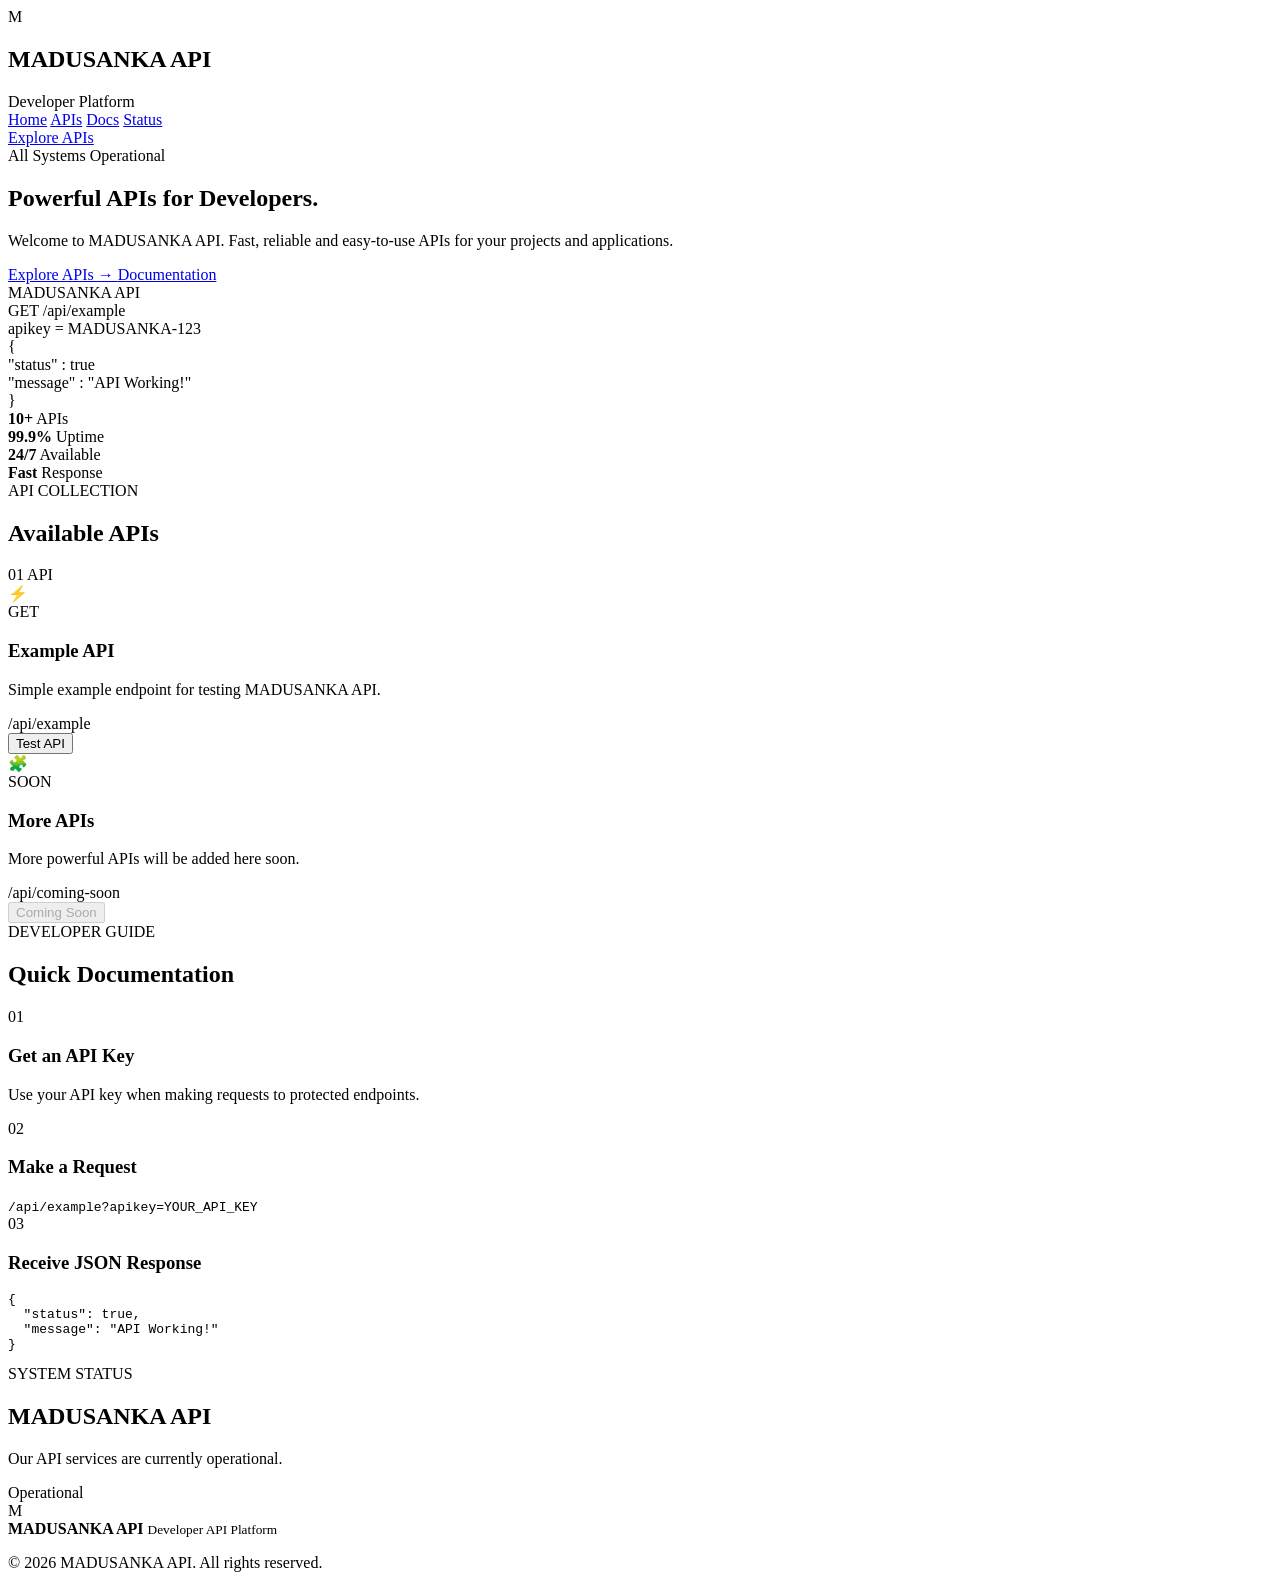
==== public/index.html @ 4c7bd945 "Create index.html" ====
<!DOCTYPE html>
<html lang="en">
<head>
    <meta charset="UTF-8">
    <meta name="viewport" content="width=device-width, initial-scale=1.0">

    <title>MADUSANKA API</title>

    <meta
        name="description"
        content="MADUSANKA API - Fast, Secure and Powerful API Platform"
    >

    <link
        href="https://fonts.googleapis.com/css2?family=Inter:wght@400;500;600;700;800&display=swap"
        rel="stylesheet"
    >

    <link rel="stylesheet" href="style.css">
</head>

<body>

    <!-- Background -->
    <div class="background"></div>

    <!-- Navigation -->
    <header class="navbar">

        <div class="brand">
            <div class="brand-logo">M</div>

            <div>
                <h2>MADUSANKA API</h2>
                <span>Developer Platform</span>
            </div>
        </div>

        <nav>
            <a href="#home">Home</a>
            <a href="#apis">APIs</a>
            <a href="#docs">Docs</a>
            <a href="#status">Status</a>
        </nav>

        <a href="#apis" class="nav-btn">
            Explore APIs
        </a>

    </header>


    <!-- Hero -->
    <main id="home">

        <section class="hero">

            <div class="hero-content">

                <div class="badge">
                    <span class="online-dot"></span>
                    All Systems Operational
                </div>

                <h1>
                    Powerful APIs for
                    <span>Developers.</span>
                </h1>

                <p>
                    Welcome to MADUSANKA API.
                    Fast, reliable and easy-to-use APIs
                    for your projects and applications.
                </p>

                <div class="hero-buttons">

                    <a href="#apis" class="primary-btn">
                        Explore APIs →
                    </a>

                    <a href="#docs" class="secondary-btn">
                        Documentation
                    </a>

                </div>

            </div>


            <!-- API Preview -->
            <div class="api-card">

                <div class="card-header">

                    <div class="window-buttons">
                        <i></i>
                        <i></i>
                        <i></i>
                    </div>

                    <span>MADUSANKA API</span>

                </div>

                <div class="code-area">

                    <div>
                        <span class="code-purple">GET</span>
                        <span class="code-text">
                            /api/example
                        </span>
                    </div>

                    <div class="code-line">
                        <span class="code-key">apikey</span>
                        <span>=</span>
                        <span class="code-green">
                            MADUSANKA-123
                        </span>
                    </div>

                    <div class="response">
                        <span>{</span>

                        <div>
                            <span class="code-key">
                                "status"
                            </span>
                            :
                            <span class="code-green">
                                true
                            </span>
                        </div>

                        <div>
                            <span class="code-key">
                                "message"
                            </span>
                            :
                            <span class="code-orange">
                                "API Working!"
                            </span>
                        </div>

                        <span>}</span>
                    </div>

                </div>

            </div>

        </section>


        <!-- Stats -->
        <section class="stats">

            <div class="stat-box">
                <strong>10+</strong>
                <span>APIs</span>
            </div>

            <div class="stat-box">
                <strong>99.9%</strong>
                <span>Uptime</span>
            </div>

            <div class="stat-box">
                <strong>24/7</strong>
                <span>Available</span>
            </div>

            <div class="stat-box">
                <strong>Fast</strong>
                <span>Response</span>
            </div>

        </section>


        <!-- APIs -->
        <section id="apis" class="section">

            <div class="section-title">

                <div>
                    <span class="small-title">
                        API COLLECTION
                    </span>

                    <h2>Available APIs</h2>
                </div>

                <span class="api-count">
                    01 API
                </span>

            </div>


            <div class="api-grid">

                <div class="endpoint-card">

                    <div class="endpoint-top">

                        <div class="endpoint-icon">
                            ⚡
                        </div>

                        <span class="method">
                            GET
                        </span>

                    </div>

                    <h3>Example API</h3>

                    <p>
                        Simple example endpoint
                        for testing MADUSANKA API.
                    </p>

                    <div class="endpoint-url">
                        /api/example
                    </div>

                    <button
                        onclick="testAPI()"
                        class="test-btn"
                    >
                        Test API
                    </button>

                </div>


                <div class="endpoint-card coming">

                    <div class="endpoint-top">

                        <div class="endpoint-icon">
                            🧩
                        </div>

                        <span class="method soon">
                            SOON
                        </span>

                    </div>

                    <h3>More APIs</h3>

                    <p>
                        More powerful APIs will be
                        added here soon.
                    </p>

                    <div class="endpoint-url">
                        /api/coming-soon
                    </div>

                    <button
                        class="test-btn disabled"
                        disabled
                    >
                        Coming Soon
                    </button>

                </div>

            </div>

        </section>


        <!-- Documentation -->
        <section id="docs" class="section docs">

            <div class="section-title">

                <div>
                    <span class="small-title">
                        DEVELOPER GUIDE
                    </span>

                    <h2>Quick Documentation</h2>
                </div>

            </div>


            <div class="docs-card">

                <div class="docs-step">
                    <span>01</span>

                    <div>
                        <h3>Get an API Key</h3>

                        <p>
                            Use your API key when making
                            requests to protected endpoints.
                        </p>
                    </div>
                </div>


                <div class="docs-step">
                    <span>02</span>

                    <div>
                        <h3>Make a Request</h3>

                        <code>
                            /api/example?apikey=YOUR_API_KEY
                        </code>
                    </div>
                </div>


                <div class="docs-step">
                    <span>03</span>

                    <div>
                        <h3>Receive JSON Response</h3>

                        <pre>{
  "status": true,
  "message": "API Working!"
}</pre>
                    </div>
                </div>

            </div>

        </section>


        <!-- Status -->
        <section id="status" class="section">

            <div class="status-card">

                <div>
                    <span class="small-title">
                        SYSTEM STATUS
                    </span>

                    <h2>
                        MADUSANKA API
                    </h2>

                    <p>
                        Our API services are currently
                        operational.
                    </p>
                </div>

                <div class="status-online">
                    <span></span>
                    Operational
                </div>

            </div>

        </section>

    </main>


    <!-- Footer -->
    <footer>

        <div class="footer-brand">
            <div class="brand-logo">M</div>

            <div>
                <strong>MADUSANKA API</strong>
                <small>
                    Developer API Platform
                </small>
            </div>
        </div>

        <p>
            © 2026 MADUSANKA API. All rights reserved.
        </p>

    </footer>


    <script src="script.js"></script>

</body>
      </html>
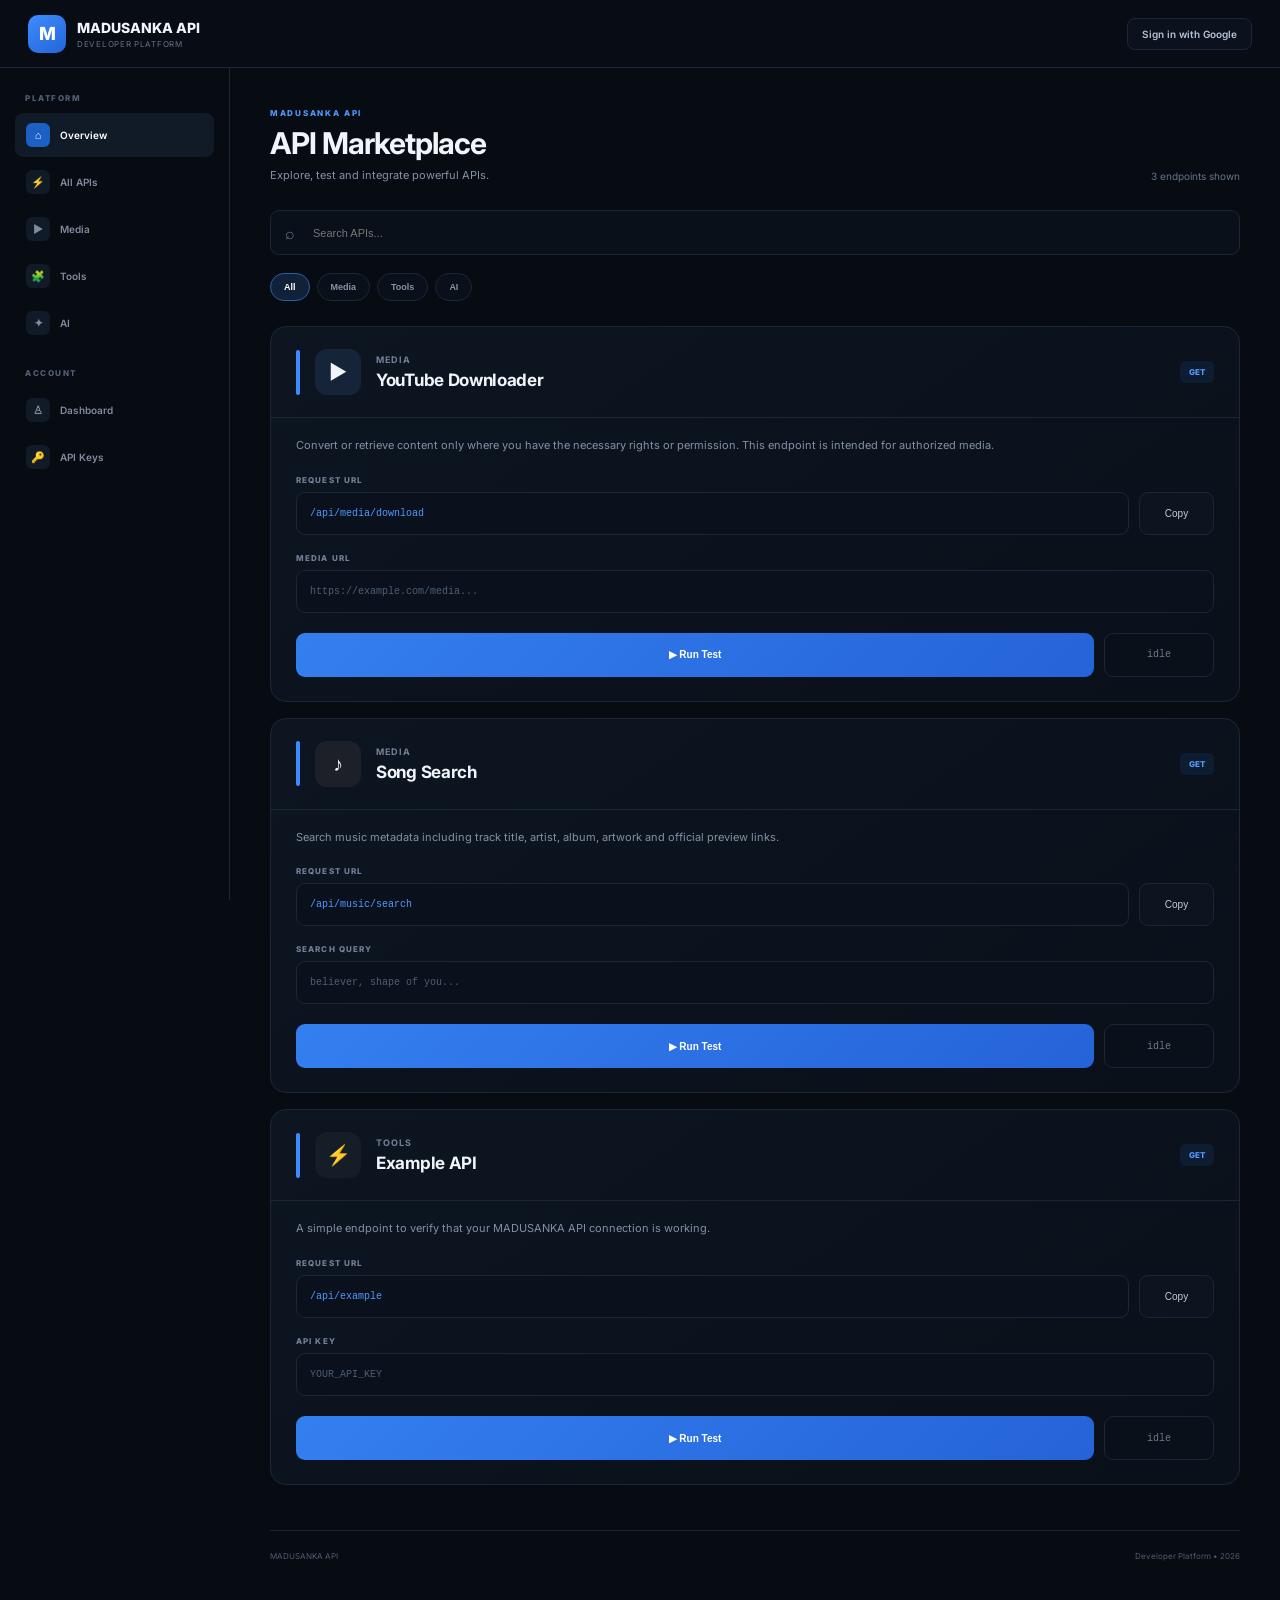
==== commit 0f07d0eb: "Create index.html" ====
--- a/public/index.html
+++ b/public/index.html
@@ -1,397 +1,1960 @@
 <!DOCTYPE html>
 <html lang="en">
 <head>
-    <meta charset="UTF-8">
-    <meta name="viewport" content="width=device-width, initial-scale=1.0">
-
-    <title>MADUSANKA API</title>
-
-    <meta
-        name="description"
-        content="MADUSANKA API - Fast, Secure and Powerful API Platform"
-    >
-
-    <link
-        href="https://fonts.googleapis.com/css2?family=Inter:wght@400;500;600;700;800&display=swap"
-        rel="stylesheet"
-    >
-
-    <link rel="stylesheet" href="style.css">
+
+<meta charset="UTF-8">
+<meta name="viewport" content="width=device-width, initial-scale=1.0">
+
+<title>MADUSANKA API</title>
+
+<link rel="preconnect" href="https://fonts.googleapis.com">
+<link rel="preconnect" href="https://fonts.gstatic.com" crossorigin>
+
+<link
+href="https://fonts.googleapis.com/css2?family=Inter:wght@400;500;600;700;800&display=swap"
+rel="stylesheet">
+
+<style>
+
+*{
+    margin:0;
+    padding:0;
+    box-sizing:border-box;
+}
+
+:root{
+
+    --bg:#070b12;
+    --panel:#0b111b;
+    --panel2:#0e1622;
+    --input:#0a111c;
+
+    --border:#1b2737;
+
+    --text:#f1f5fb;
+    --muted:#8491a5;
+
+    --blue:#3182f6;
+    --blue2:#2563eb;
+
+    --green:#28d17c;
+    --red:#ff5364;
+
+}
+
+html{
+    scroll-behavior:smooth;
+}
+
+body{
+
+    background:var(--bg);
+
+    color:var(--text);
+
+    font-family:
+        Inter,
+        Arial,
+        sans-serif;
+
+    min-height:100vh;
+
+}
+
+
+/* ================================
+TOP NAV
+================================ */
+
+.topbar{
+
+    height:68px;
+
+    display:flex;
+
+    align-items:center;
+
+    justify-content:space-between;
+
+    padding:0 28px;
+
+    background:#080d15;
+
+    border-bottom:
+        1px solid var(--border);
+
+    position:sticky;
+
+    top:0;
+
+    z-index:100;
+
+}
+
+.logo-area{
+
+    display:flex;
+
+    align-items:center;
+
+    gap:11px;
+
+}
+
+.logo{
+
+    width:38px;
+    height:38px;
+
+    border-radius:10px;
+
+    display:flex;
+
+    align-items:center;
+
+    justify-content:center;
+
+    background:
+        linear-gradient(
+            145deg,
+            #3d8cff,
+            #2464d9
+        );
+
+    color:white;
+
+    font-weight:800;
+
+    font-size:18px;
+
+}
+
+.logo-text{
+
+    font-size:14px;
+
+    font-weight:800;
+
+}
+
+.logo-sub{
+
+    display:block;
+
+    color:#647186;
+
+    font-size:8px;
+
+    margin-top:3px;
+
+    letter-spacing:.7px;
+
+}
+
+.nav-right{
+
+    display:flex;
+
+    align-items:center;
+
+    gap:10px;
+
+}
+
+.nav-btn{
+
+    padding:9px 14px;
+
+    border:
+        1px solid var(--border);
+
+    border-radius:8px;
+
+    color:#b8c3d4;
+
+    background:#0b121d;
+
+    text-decoration:none;
+
+    font-size:10px;
+
+    font-weight:600;
+
+}
+
+.nav-btn:hover{
+
+    border-color:#2e5f9f;
+
+    color:white;
+
+}
+
+
+/* ================================
+LAYOUT
+================================ */
+
+.layout{
+
+    display:flex;
+
+    width:100%;
+
+    max-width:1450px;
+
+    margin:auto;
+
+}
+
+
+/* ================================
+SIDEBAR
+================================ */
+
+.sidebar{
+
+    width:230px;
+
+    min-height:
+        calc(100vh - 68px);
+
+    padding:25px 15px;
+
+    border-right:
+        1px solid var(--border);
+
+    position:sticky;
+
+    top:68px;
+
+    align-self:flex-start;
+
+}
+
+.side-title{
+
+    color:#526075;
+
+    font-size:8px;
+
+    font-weight:800;
+
+    letter-spacing:1.5px;
+
+    margin:
+        0 10px 10px;
+
+}
+
+.side-link{
+
+    display:flex;
+
+    align-items:center;
+
+    gap:10px;
+
+    padding:10px 11px;
+
+    margin-bottom:3px;
+
+    border-radius:8px;
+
+    color:#7f8b9e;
+
+    text-decoration:none;
+
+    font-size:10px;
+
+    font-weight:600;
+
+}
+
+.side-link:hover,
+.side-link.active{
+
+    color:#fff;
+
+    background:#111a27;
+
+}
+
+.side-icon{
+
+    width:24px;
+
+    height:24px;
+
+    display:flex;
+
+    align-items:center;
+
+    justify-content:center;
+
+    border-radius:6px;
+
+    background:#111a27;
+
+    font-size:11px;
+
+}
+
+.side-link.active .side-icon{
+
+    background:#1c5fc5;
+
+}
+
+
+/* ================================
+MAIN
+================================ */
+
+.main{
+
+    flex:1;
+
+    padding:40px;
+
+    min-width:0;
+
+}
+
+.container{
+
+    max-width:1050px;
+
+    margin:auto;
+
+}
+
+
+/* ================================
+HEADER
+================================ */
+
+.page-head{
+
+    display:flex;
+
+    justify-content:space-between;
+
+    align-items:flex-end;
+
+    gap:20px;
+
+    margin-bottom:28px;
+
+}
+
+.eyebrow{
+
+    color:#4b9aff;
+
+    font-size:8px;
+
+    font-weight:800;
+
+    letter-spacing:1.7px;
+
+}
+
+.page-head h1{
+
+    margin-top:7px;
+
+    font-size:30px;
+
+    letter-spacing:-1px;
+
+}
+
+.page-head p{
+
+    margin-top:7px;
+
+    color:var(--muted);
+
+    font-size:11px;
+
+}
+
+.endpoint-count{
+
+    color:#66758b;
+
+    font-size:10px;
+
+    white-space:nowrap;
+
+}
+
+
+/* ================================
+SEARCH
+================================ */
+
+.search{
+
+    position:relative;
+
+    margin-bottom:18px;
+
+}
+
+.search input{
+
+    width:100%;
+
+    height:45px;
+
+    padding:
+        0 15px 0 42px;
+
+    border:
+        1px solid var(--border);
+
+    border-radius:9px;
+
+    outline:none;
+
+    background:#0a1019;
+
+    color:white;
+
+    font-size:11px;
+
+}
+
+.search input:focus{
+
+    border-color:#285fa8;
+
+}
+
+.search-icon{
+
+    position:absolute;
+
+    left:15px;
+
+    top:50%;
+
+    transform:
+        translateY(-50%);
+
+    color:#657389;
+
+}
+
+
+/* ================================
+FILTERS
+================================ */
+
+.filters{
+
+    display:flex;
+
+    flex-wrap:wrap;
+
+    gap:7px;
+
+    margin-bottom:25px;
+
+}
+
+.filter{
+
+    padding:
+        8px 13px;
+
+    border:
+        1px solid var(--border);
+
+    border-radius:20px;
+
+    background:#0a1019;
+
+    color:#8793a7;
+
+    cursor:pointer;
+
+    font-size:9px;
+
+    font-weight:600;
+
+}
+
+.filter:hover,
+.filter.active{
+
+    background:#12213a;
+
+    border-color:#285fa8;
+
+    color:#fff;
+
+}
+
+
+/* ================================
+API CARD
+================================ */
+
+.api-card{
+
+    border:
+        1px solid var(--border);
+
+    border-radius:16px;
+
+    background:
+        linear-gradient(
+            145deg,
+            #0d1520,
+            #09101a
+        );
+
+    margin-bottom:16px;
+
+    overflow:hidden;
+
+    transition:.2s;
+
+}
+
+.api-card:hover{
+
+    border-color:#253d5d;
+
+}
+
+
+/* CARD HEADER */
+
+.api-header{
+
+    display:flex;
+
+    align-items:center;
+
+    gap:15px;
+
+    padding:22px 25px;
+
+}
+
+.api-stripe{
+
+    width:4px;
+
+    height:45px;
+
+    border-radius:5px;
+
+    background:#3b8cff;
+
+}
+
+.api-icon{
+
+    width:46px;
+
+    height:46px;
+
+    border-radius:12px;
+
+    display:flex;
+
+    align-items:center;
+
+    justify-content:center;
+
+    font-size:20px;
+
+    background:#16243a;
+
+}
+
+.api-title{
+
+    flex:1;
+
+}
+
+.category{
+
+    color:#738196;
+
+    font-size:9px;
+
+    font-weight:700;
+
+    letter-spacing:1px;
+
+}
+
+.api-title h2{
+
+    margin-top:5px;
+
+    font-size:17px;
+
+    letter-spacing:-.3px;
+
+}
+
+.method{
+
+    padding:
+        6px 9px;
+
+    border-radius:6px;
+
+    background:
+        rgba(49,130,246,.1);
+
+    color:#559cff;
+
+    font-size:8px;
+
+    font-weight:800;
+
+}
+
+
+/* BODY */
+
+.api-body{
+
+    padding:0 25px 24px;
+
+    border-top:
+        1px solid var(--border);
+
+}
+
+.api-description{
+
+    color:#8290a4;
+
+    font-size:11px;
+
+    line-height:1.7;
+
+    padding:
+        18px 0 20px;
+
+}
+
+
+/* REQUEST */
+
+.label{
+
+    color:#718097;
+
+    font-size:8px;
+
+    font-weight:800;
+
+    letter-spacing:1.1px;
+
+    margin-bottom:7px;
+
+}
+
+.request-row{
+
+    display:flex;
+
+    gap:10px;
+
+}
+
+.request-url{
+
+    flex:1;
+
+    min-width:0;
+
+    height:43px;
+
+    display:flex;
+
+    align-items:center;
+
+    padding:0 13px;
+
+    overflow:hidden;
+
+    white-space:nowrap;
+
+    border:
+        1px solid var(--border);
+
+    border-radius:9px;
+
+    background:var(--input);
+
+    color:#4e9aff;
+
+    font-family:monospace;
+
+    font-size:10px;
+
+}
+
+.copy{
+
+    width:75px;
+
+    border:
+        1px solid var(--border);
+
+    border-radius:9px;
+
+    background:#0c1420;
+
+    color:#c4ccda;
+
+    cursor:pointer;
+
+    font-size:10px;
+
+}
+
+.copy:hover{
+
+    background:#142237;
+
+}
+
+
+/* INPUTS */
+
+.input-group{
+
+    margin-top:18px;
+
+}
+
+.input{
+
+    width:100%;
+
+    height:43px;
+
+    padding:0 13px;
+
+    border:
+        1px solid var(--border);
+
+    border-radius:9px;
+
+    outline:none;
+
+    background:var(--input);
+
+    color:white;
+
+    font-family:monospace;
+
+    font-size:10px;
+
+}
+
+.input:focus{
+
+    border-color:#2864ad;
+
+}
+
+.input::placeholder{
+
+    color:#4f5d72;
+
+}
+
+
+/* TEST */
+
+.test-area{
+
+    display:flex;
+
+    gap:10px;
+
+    margin-top:20px;
+
+}
+
+.run{
+
+    flex:1;
+
+    height:44px;
+
+    border:0;
+
+    border-radius:9px;
+
+    background:
+        linear-gradient(
+            135deg,
+            #347ff0,
+            #2563d8
+        );
+
+    color:white;
+
+    cursor:pointer;
+
+    font-size:10px;
+
+    font-weight:800;
+
+}
+
+.run:hover{
+
+    filter:brightness(1.1);
+
+}
+
+.status{
+
+    min-width:110px;
+
+    height:44px;
+
+    display:flex;
+
+    align-items:center;
+
+    justify-content:center;
+
+    border:
+        1px solid var(--border);
+
+    border-radius:9px;
+
+    background:#0a1019;
+
+    color:#6d7a8e;
+
+    font-family:monospace;
+
+    font-size:10px;
+
+}
+
+
+/* RESPONSE */
+
+.response{
+
+    margin-top:18px;
+
+    display:none;
+
+}
+
+.response.show{
+
+    display:block;
+
+}
+
+.response pre{
+
+    max-height:260px;
+
+    overflow:auto;
+
+    padding:15px;
+
+    border:
+        1px solid var(--border);
+
+    border-radius:9px;
+
+    background:#060a10;
+
+    color:#aebbd0;
+
+    font-family:monospace;
+
+    font-size:10px;
+
+    line-height:1.7;
+
+}
+
+
+/* ================================
+FOOTER
+================================ */
+
+.footer{
+
+    margin-top:45px;
+
+    padding-top:20px;
+
+    border-top:
+        1px solid var(--border);
+
+    display:flex;
+
+    justify-content:space-between;
+
+    color:#4f5c70;
+
+    font-size:8px;
+
+}
+
+
+/* ================================
+MOBILE
+================================ */
+
+@media(max-width:800px){
+
+    .sidebar{
+
+        display:none;
+
+    }
+
+    .main{
+
+        padding:
+            25px 15px 50px;
+
+    }
+
+    .page-head{
+
+        align-items:flex-start;
+
+        flex-direction:column;
+
+    }
+
+    .page-head h1{
+
+        font-size:26px;
+
+    }
+
+    .api-header{
+
+        padding:18px;
+
+    }
+
+    .api-body{
+
+        padding:
+            0 18px 20px;
+
+    }
+
+    .api-title h2{
+
+        font-size:15px;
+
+    }
+
+    .api-icon{
+
+        width:40px;
+        height:40px;
+
+    }
+
+    .request-row{
+
+        flex-direction:column;
+
+    }
+
+    .copy{
+
+        width:100%;
+
+        height:40px;
+
+    }
+
+    .test-area{
+
+        flex-direction:column;
+
+    }
+
+    .status{
+
+        width:100%;
+
+    }
+
+    .topbar{
+
+        padding:
+            0 15px;
+
+    }
+
+    .nav-btn{
+
+        padding:
+            8px 11px;
+
+    }
+
+}
+
+</style>
+
 </head>
 
 <body>
 
-    <!-- Background -->
-    <div class="background"></div>
-
-    <!-- Navigation -->
-    <header class="navbar">
-
-        <div class="brand">
-            <div class="brand-logo">M</div>
-
-            <div>
-                <h2>MADUSANKA API</h2>
-                <span>Developer Platform</span>
-            </div>
-        </div>
-
-        <nav>
-            <a href="#home">Home</a>
-            <a href="#apis">APIs</a>
-            <a href="#docs">Docs</a>
-            <a href="#status">Status</a>
-        </nav>
-
-        <a href="#apis" class="nav-btn">
-            Explore APIs
-        </a>
-
-    </header>
-
-
-    <!-- Hero -->
-    <main id="home">
-
-        <section class="hero">
-
-            <div class="hero-content">
-
-                <div class="badge">
-                    <span class="online-dot"></span>
-                    All Systems Operational
-                </div>
-
-                <h1>
-                    Powerful APIs for
-                    <span>Developers.</span>
-                </h1>
-
-                <p>
-                    Welcome to MADUSANKA API.
-                    Fast, reliable and easy-to-use APIs
-                    for your projects and applications.
-                </p>
-
-                <div class="hero-buttons">
-
-                    <a href="#apis" class="primary-btn">
-                        Explore APIs →
-                    </a>
-
-                    <a href="#docs" class="secondary-btn">
-                        Documentation
-                    </a>
-
-                </div>
-
-            </div>
-
-
-            <!-- API Preview -->
-            <div class="api-card">
-
-                <div class="card-header">
-
-                    <div class="window-buttons">
-                        <i></i>
-                        <i></i>
-                        <i></i>
-                    </div>
-
-                    <span>MADUSANKA API</span>
-
-                </div>
-
-                <div class="code-area">
-
-                    <div>
-                        <span class="code-purple">GET</span>
-                        <span class="code-text">
-                            /api/example
-                        </span>
-                    </div>
-
-                    <div class="code-line">
-                        <span class="code-key">apikey</span>
-                        <span>=</span>
-                        <span class="code-green">
-                            MADUSANKA-123
-                        </span>
-                    </div>
-
-                    <div class="response">
-                        <span>{</span>
-
-                        <div>
-                            <span class="code-key">
-                                "status"
-                            </span>
-                            :
-                            <span class="code-green">
-                                true
-                            </span>
-                        </div>
-
-                        <div>
-                            <span class="code-key">
-                                "message"
-                            </span>
-                            :
-                            <span class="code-orange">
-                                "API Working!"
-                            </span>
-                        </div>
-
-                        <span>}</span>
-                    </div>
-
-                </div>
-
-            </div>
-
-        </section>
-
-
-        <!-- Stats -->
-        <section class="stats">
-
-            <div class="stat-box">
-                <strong>10+</strong>
-                <span>APIs</span>
-            </div>
-
-            <div class="stat-box">
-                <strong>99.9%</strong>
-                <span>Uptime</span>
-            </div>
-
-            <div class="stat-box">
-                <strong>24/7</strong>
-                <span>Available</span>
-            </div>
-
-            <div class="stat-box">
-                <strong>Fast</strong>
-                <span>Response</span>
-            </div>
-
-        </section>
-
-
-        <!-- APIs -->
-        <section id="apis" class="section">
-
-            <div class="section-title">
-
-                <div>
-                    <span class="small-title">
-                        API COLLECTION
-                    </span>
-
-                    <h2>Available APIs</h2>
-                </div>
-
-                <span class="api-count">
-                    01 API
-                </span>
-
-            </div>
-
-
-            <div class="api-grid">
-
-                <div class="endpoint-card">
-
-                    <div class="endpoint-top">
-
-                        <div class="endpoint-icon">
-                            ⚡
-                        </div>
-
-                        <span class="method">
-                            GET
-                        </span>
-
-                    </div>
-
-                    <h3>Example API</h3>
-
-                    <p>
-                        Simple example endpoint
-                        for testing MADUSANKA API.
-                    </p>
-
-                    <div class="endpoint-url">
-                        /api/example
-                    </div>
-
-                    <button
-                        onclick="testAPI()"
-                        class="test-btn"
-                    >
-                        Test API
-                    </button>
-
-                </div>
-
-
-                <div class="endpoint-card coming">
-
-                    <div class="endpoint-top">
-
-                        <div class="endpoint-icon">
-                            🧩
-                        </div>
-
-                        <span class="method soon">
-                            SOON
-                        </span>
-
-                    </div>
-
-                    <h3>More APIs</h3>
-
-                    <p>
-                        More powerful APIs will be
-                        added here soon.
-                    </p>
-
-                    <div class="endpoint-url">
-                        /api/coming-soon
-                    </div>
-
-                    <button
-                        class="test-btn disabled"
-                        disabled
-                    >
-                        Coming Soon
-                    </button>
-
-                </div>
-
-            </div>
-
-        </section>
-
-
-        <!-- Documentation -->
-        <section id="docs" class="section docs">
-
-            <div class="section-title">
-
-                <div>
-                    <span class="small-title">
-                        DEVELOPER GUIDE
-                    </span>
-
-                    <h2>Quick Documentation</h2>
-                </div>
-
-            </div>
-
-
-            <div class="docs-card">
-
-                <div class="docs-step">
-                    <span>01</span>
-
-                    <div>
-                        <h3>Get an API Key</h3>
-
-                        <p>
-                            Use your API key when making
-                            requests to protected endpoints.
-                        </p>
-                    </div>
-                </div>
-
-
-                <div class="docs-step">
-                    <span>02</span>
-
-                    <div>
-                        <h3>Make a Request</h3>
-
-                        <code>
-                            /api/example?apikey=YOUR_API_KEY
-                        </code>
-                    </div>
-                </div>
-
-
-                <div class="docs-step">
-                    <span>03</span>
-
-                    <div>
-                        <h3>Receive JSON Response</h3>
-
-                        <pre>{
-  "status": true,
-  "message": "API Working!"
-}</pre>
-                    </div>
-                </div>
-
-            </div>
-
-        </section>
-
-
-        <!-- Status -->
-        <section id="status" class="section">
-
-            <div class="status-card">
-
-                <div>
-                    <span class="small-title">
-                        SYSTEM STATUS
-                    </span>
-
-                    <h2>
-                        MADUSANKA API
-                    </h2>
-
-                    <p>
-                        Our API services are currently
-                        operational.
-                    </p>
-                </div>
-
-                <div class="status-online">
-                    <span></span>
-                    Operational
-                </div>
-
-            </div>
-
-        </section>
-
-    </main>
-
-
-    <!-- Footer -->
-    <footer>
-
-        <div class="footer-brand">
-            <div class="brand-logo">M</div>
-
-            <div>
-                <strong>MADUSANKA API</strong>
-                <small>
-                    Developer API Platform
-                </small>
-            </div>
-        </div>
-
-        <p>
-            © 2026 MADUSANKA API. All rights reserved.
-        </p>
-
-    </footer>
-
-
-    <script src="script.js"></script>
+
+<!-- =================================
+TOP BAR
+================================= -->
+
+<header class="topbar">
+
+<div class="logo-area">
+
+<div class="logo">
+M
+</div>
+
+<div>
+
+<div class="logo-text">
+MADUSANKA API
+</div>
+
+<span class="logo-sub">
+DEVELOPER PLATFORM
+</span>
+
+</div>
+
+</div>
+
+
+<div class="nav-right">
+
+<a
+href="/auth/google"
+class="nav-btn"
+>
+Sign in with Google
+</a>
+
+</div>
+
+</header>
+
+
+
+<div class="layout">
+
+
+<!-- =================================
+SIDEBAR
+================================= -->
+
+<aside class="sidebar">
+
+<div class="side-title">
+PLATFORM
+</div>
+
+<a
+href="#overview"
+class="side-link active"
+>
+<span class="side-icon">
+⌂
+</span>
+Overview
+</a>
+
+<a
+href="#apis"
+class="side-link"
+>
+<span class="side-icon">
+⚡
+</span>
+All APIs
+</a>
+
+<a
+href="#media"
+class="side-link"
+>
+<span class="side-icon">
+▶
+</span>
+Media
+</a>
+
+<a
+href="#tools"
+class="side-link"
+>
+<span class="side-icon">
+🧩
+</span>
+Tools
+</a>
+
+<a
+href="#ai"
+class="side-link"
+>
+<span class="side-icon">
+✦
+</span>
+AI
+</a>
+
+
+<br>
+
+<div class="side-title">
+ACCOUNT
+</div>
+
+<a
+href="/auth/google"
+class="side-link"
+>
+<span class="side-icon">
+♙
+</span>
+Dashboard
+</a>
+
+<a
+href="/auth/google"
+class="side-link"
+>
+<span class="side-icon">
+🔑
+</span>
+API Keys
+</a>
+
+</aside>
+
+
+
+<!-- =================================
+MAIN
+================================= -->
+
+<main class="main">
+
+<div class="container">
+
+
+<!-- HEADER -->
+
+<section id="overview">
+
+<div class="page-head">
+
+<div>
+
+<div class="eyebrow">
+MADUSANKA API
+</div>
+
+<h1>
+API Marketplace
+</h1>
+
+<p>
+Explore, test and integrate powerful APIs.
+</p>
+
+</div>
+
+<div class="endpoint-count">
+3 endpoints shown
+</div>
+
+</div>
+
+
+<!-- SEARCH -->
+
+<div class="search">
+
+<span class="search-icon">
+⌕
+</span>
+
+<input
+id="search"
+type="text"
+placeholder="Search APIs..."
+oninput="searchAPIs()"
+>
+
+</div>
+
+
+<!-- FILTERS -->
+
+<div class="filters">
+
+<button
+class="filter active"
+onclick="filterAPI('all',this)"
+>
+All
+</button>
+
+<button
+class="filter"
+onclick="filterAPI('media',this)"
+>
+Media
+</button>
+
+<button
+class="filter"
+onclick="filterAPI('tools',this)"
+>
+Tools
+</button>
+
+<button
+class="filter"
+onclick="filterAPI('ai',this)"
+>
+AI
+</button>
+
+</div>
+
+</section>
+
+
+
+<!-- =================================
+API 1
+================================= -->
+
+<section
+class="api-card"
+data-category="media"
+data-name="youtube downloader"
+id="media"
+>
+
+<div class="api-header">
+
+<div class="api-stripe"></div>
+
+<div class="api-icon">
+▶
+</div>
+
+<div class="api-title">
+
+<div class="category">
+MEDIA
+</div>
+
+<h2>
+YouTube Downloader
+</h2>
+
+</div>
+
+<div class="method">
+GET
+</div>
+
+</div>
+
+
+<div class="api-body">
+
+<p class="api-description">
+
+Convert or retrieve content only where you
+have the necessary rights or permission.
+This endpoint is intended for authorized media.
+
+</p>
+
+
+<div class="label">
+REQUEST URL
+</div>
+
+<div class="request-row">
+
+<div
+class="request-url"
+id="url1"
+>
+/api/media/download
+</div>
+
+<button
+class="copy"
+onclick="copyText('/api/media/download')"
+>
+Copy
+</button>
+
+</div>
+
+
+<div class="input-group">
+
+<div class="label">
+MEDIA URL
+</div>
+
+<input
+id="mediaUrl"
+class="input"
+placeholder="https://example.com/media..."
+>
+
+</div>
+
+
+<div class="test-area">
+
+<button
+class="run"
+onclick="testMedia()"
+>
+▶ Run Test
+</button>
+
+<div
+class="status"
+id="status1"
+>
+idle
+</div>
+
+</div>
+
+
+<div
+class="response"
+id="response1"
+>
+
+<div class="label">
+RESPONSE
+</div>
+
+<pre id="result1"></pre>
+
+</div>
+
+</div>
+
+</section>
+
+
+
+<!-- =================================
+API 2
+================================= -->
+
+<section
+class="api-card"
+data-category="media"
+data-name="song search music"
+>
+
+<div class="api-header">
+
+<div class="api-stripe"></div>
+
+<div
+class="api-icon"
+style="background:#1d2028"
+>
+♪ 
+</div>
+
+<div class="api-title">
+
+<div class="category">
+MEDIA
+</div>
+
+<h2>
+Song Search
+</h2>
+
+</div>
+
+<div class="method">
+GET
+</div>
+
+</div>
+
+
+<div class="api-body">
+
+<p class="api-description">
+
+Search music metadata including track title,
+artist, album, artwork and official preview links.
+
+</p>
+
+
+<div class="label">
+REQUEST URL
+</div>
+
+<div class="request-row">
+
+<div class="request-url">
+/api/music/search
+</div>
+
+<button
+class="copy"
+onclick="copyText('/api/music/search')"
+>
+Copy
+</button>
+
+</div>
+
+
+<div class="input-group">
+
+<div class="label">
+SEARCH QUERY
+</div>
+
+<input
+id="songQuery"
+class="input"
+placeholder="believer, shape of you..."
+>
+
+</div>
+
+
+<div class="test-area">
+
+<button
+class="run"
+onclick="testSong()"
+>
+▶ Run Test
+</button>
+
+<div
+class="status"
+id="status2"
+>
+idle
+</div>
+
+</div>
+
+
+<div
+class="response"
+id="response2"
+>
+
+<div class="label">
+RESPONSE
+</div>
+
+<pre id="result2"></pre>
+
+</div>
+
+</div>
+
+</section>
+
+
+
+<!-- =================================
+API 3
+================================= -->
+
+<section
+class="api-card"
+data-category="tools"
+data-name="example test api"
+id="tools"
+>
+
+<div class="api-header">
+
+<div class="api-stripe"></div>
+
+<div
+class="api-icon"
+style="background:#151d27"
+>
+⚡
+</div>
+
+<div class="api-title">
+
+<div class="category">
+TOOLS
+</div>
+
+<h2>
+Example API
+</h2>
+
+</div>
+
+<div class="method">
+GET
+</div>
+
+</div>
+
+
+<div class="api-body">
+
+<p class="api-description">
+
+A simple endpoint to verify that your
+MADUSANKA API connection is working.
+
+</p>
+
+
+<div class="label">
+REQUEST URL
+</div>
+
+<div class="request-row">
+
+<div class="request-url">
+/api/example
+</div>
+
+<button
+class="copy"
+onclick="copyText('/api/example')"
+>
+Copy
+</button>
+
+</div>
+
+
+<div class="input-group">
+
+<div class="label">
+API KEY
+</div>
+
+<input
+id="apiKey"
+class="input"
+type="password"
+placeholder="YOUR_API_KEY"
+>
+
+</div>
+
+
+<div class="test-area">
+
+<button
+class="run"
+onclick="testExample()"
+>
+▶ Run Test
+</button>
+
+<div
+class="status"
+id="status3"
+>
+idle
+</div>
+
+</div>
+
+
+<div
+class="response"
+id="response3"
+>
+
+<div class="label">
+RESPONSE
+</div>
+
+<pre id="result3"></pre>
+
+</div>
+
+</div>
+
+</section>
+
+
+
+<!-- =================================
+FOOTER
+================================= -->
+
+<footer class="footer">
+
+<span>
+MADUSANKA API
+</span>
+
+<span>
+Developer Platform • 2026
+</span>
+
+</footer>
+
+
+</div>
+
+</main>
+
+</div>
+
+
+
+<script>
+
+/* =================================
+COPY
+================================= */
+
+function copyText(text){
+
+navigator.clipboard.writeText(text);
+
+}
+
+
+/* =================================
+SEARCH
+================================= */
+
+function searchAPIs(){
+
+const query =
+document
+.getElementById("search")
+.value
+.toLowerCase();
+
+document
+.querySelectorAll(".api-card")
+.forEach(card=>{
+
+const name =
+card.dataset.name
+.toLowerCase();
+
+if(name.includes(query)){
+
+card.style.display="block";
+
+}else{
+
+card.style.display="none";
+
+}
+
+});
+
+}
+
+
+/* =================================
+FILTER
+================================= */
+
+function filterAPI(category,button){
+
+document
+.querySelectorAll(".filter")
+.forEach(btn=>{
+btn.classList.remove("active");
+});
+
+button.classList.add("active");
+
+document
+.querySelectorAll(".api-card")
+.forEach(card=>{
+
+if(
+category==="all" ||
+card.dataset.category===category
+){
+
+card.style.display="block";
+
+}else{
+
+card.style.display="none";
+
+}
+
+});
+
+}
+
+
+/* =================================
+EXAMPLE API
+================================ */
+
+async function testExample(){
+
+const key =
+document
+.getElementById("apiKey")
+.value;
+
+const status =
+document.getElementById("status3");
+
+const response =
+document.getElementById("response3");
+
+const result =
+document.getElementById("result3");
+
+if(!key){
+
+result.textContent =
+"API key is required.";
+
+response.classList.add("show");
+
+return;
+
+}
+
+status.textContent="loading...";
+
+try{
+
+const res =
+await fetch(
+"/api/example?apikey="+
+encodeURIComponent(key)
+);
+
+const data =
+await res.json();
+
+status.textContent =
+res.ok ? "200 OK" : res.status;
+
+result.textContent =
+JSON.stringify(
+data,
+null,
+2
+);
+
+response.classList.add("show");
+
+}catch(error){
+
+status.textContent="error";
+
+result.textContent =
+error.message;
+
+response.classList.add("show");
+
+}
+
+}
+
+
+/* =================================
+SONG SEARCH
+================================= */
+
+async function testSong(){
+
+const query =
+document
+.getElementById("songQuery")
+.value;
+
+const status =
+document.getElementById("status2");
+
+const response =
+document.getElementById("response2");
+
+const result =
+document.getElementById("result2");
+
+if(!query){
+
+result.textContent =
+"Search query is required.";
+
+response.classList.add("show");
+
+return;
+
+}
+
+status.textContent="loading...";
+
+try{
+
+const res =
+await fetch(
+"/api/music/search?q="+
+encodeURIComponent(query)
+);
+
+const data =
+await res.json();
+
+status.textContent =
+res.ok ? "200 OK" : res.status;
+
+result.textContent =
+JSON.stringify(
+data,
+null,
+2
+);
+
+response.classList.add("show");
+
+}catch(error){
+
+status.textContent="error";
+
+result.textContent =
+error.message;
+
+response.classList.add("show");
+
+}
+
+}
+
+
+/* =================================
+MEDIA TEST
+================================= */
+
+async function testMedia(){
+
+const url =
+document
+.getElementById("mediaUrl")
+.value;
+
+const status =
+document.getElementById("status1");
+
+const response =
+document.getElementById("response1");
+
+const result =
+document.getElementById("result1");
+
+if(!url){
+
+result.textContent =
+"Media URL is required.";
+
+response.classList.add("show");
+
+return;
+
+}
+
+status.textContent="loading...";
+
+result.textContent =
+JSON.stringify({
+
+status:false,
+
+message:
+"Media processing endpoint is not configured yet.",
+
+url:url
+
+},null,2);
+
+status.textContent="ready";
+
+response.classList.add("show");
+
+}
+
+
+/* =================================
+LIVE HEALTH
+================================= */
+
+fetch("/health")
+.then(res=>{
+
+if(res.ok){
+
+console.log(
+"MADUSANKA API ONLINE"
+);
+
+}
+
+})
+.catch(()=>{
+
+console.log(
+"MADUSANKA API OFFLINE"
+);
+
+});
+
+</script>
 
 </body>
-      </html>
+  </html>
